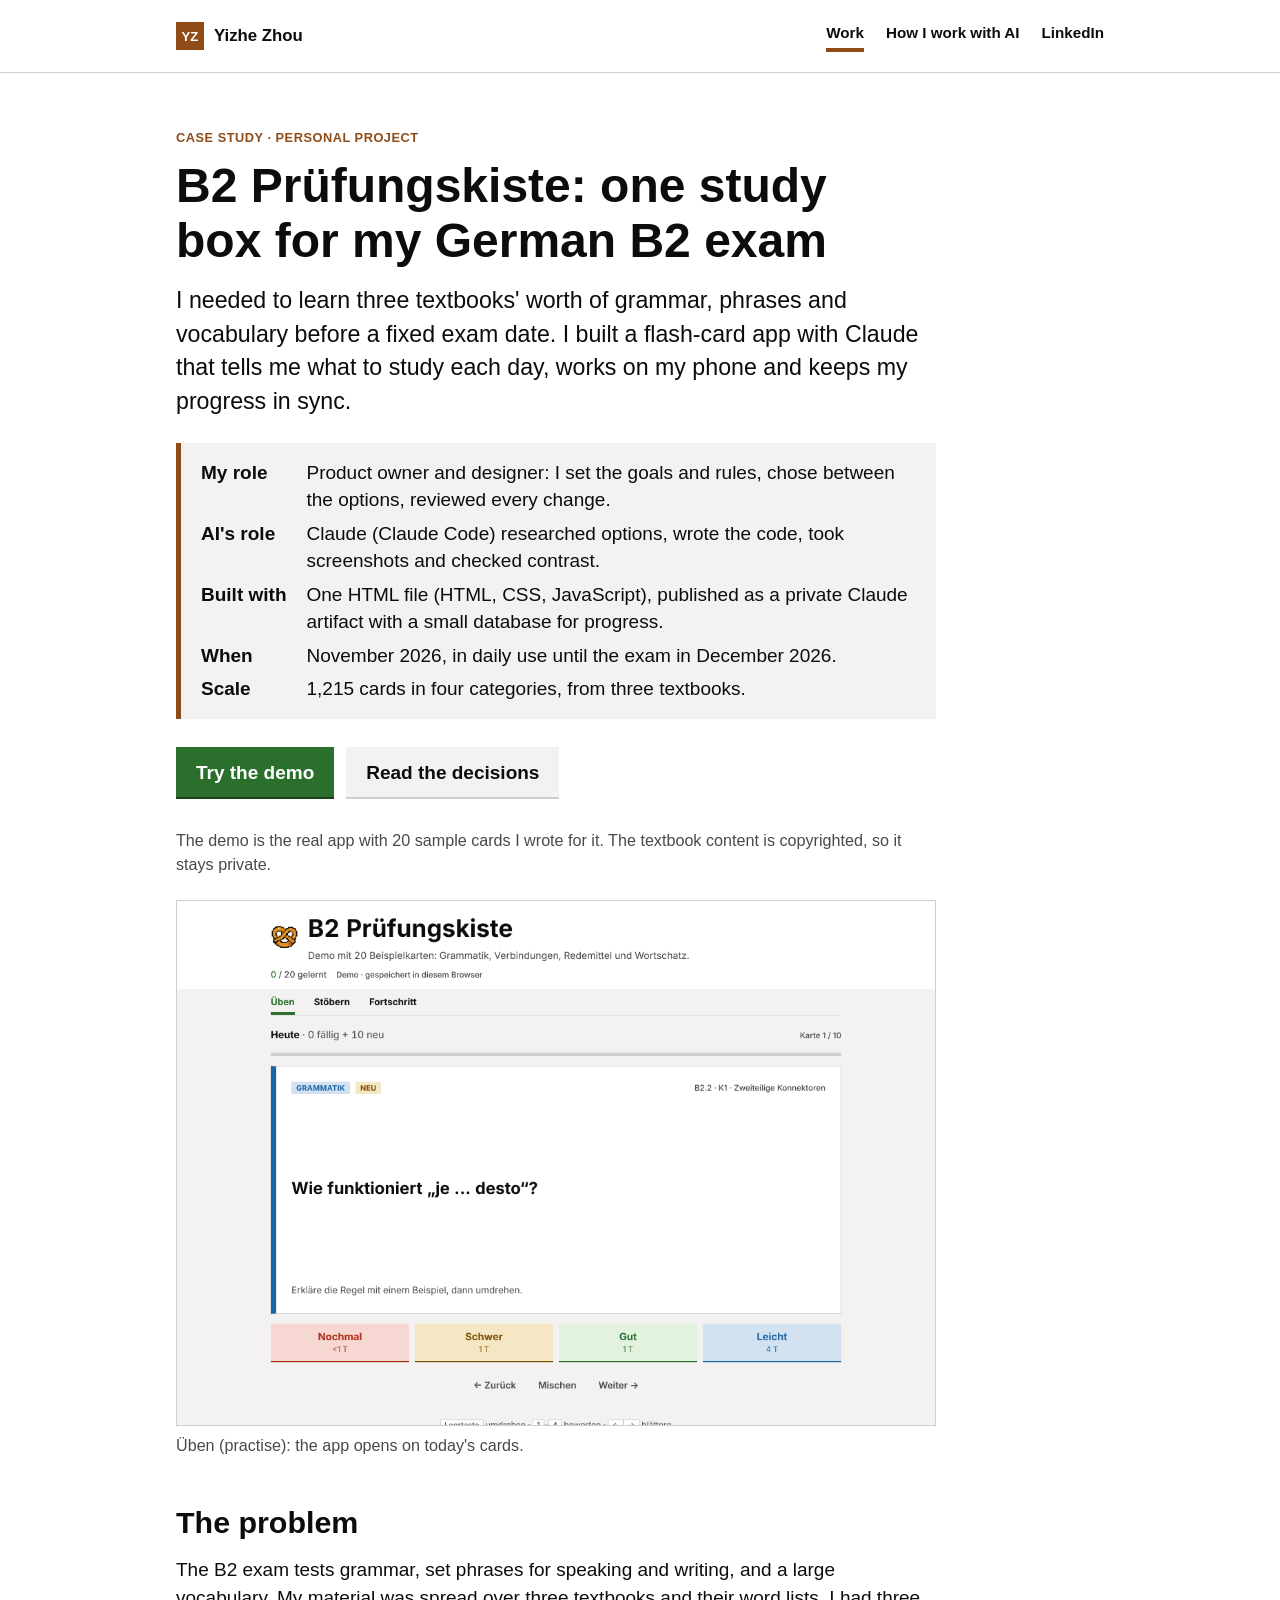
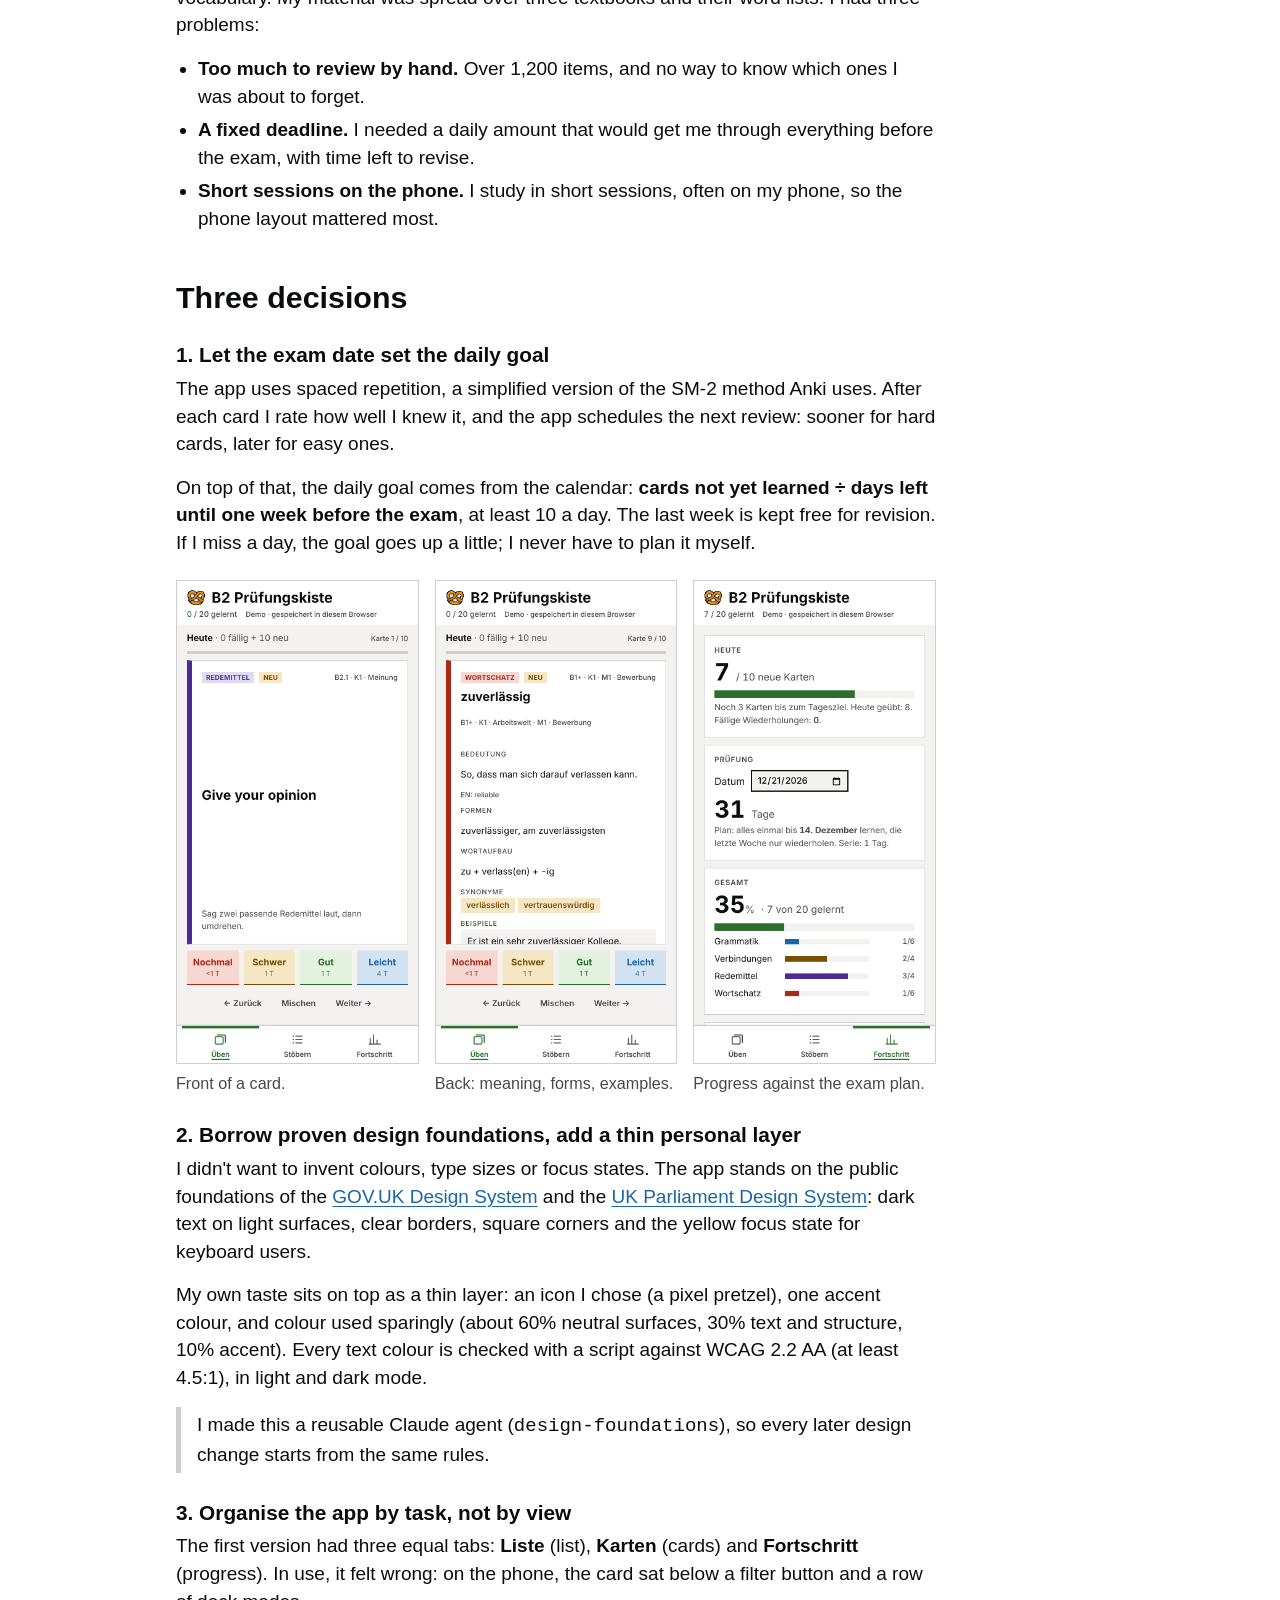
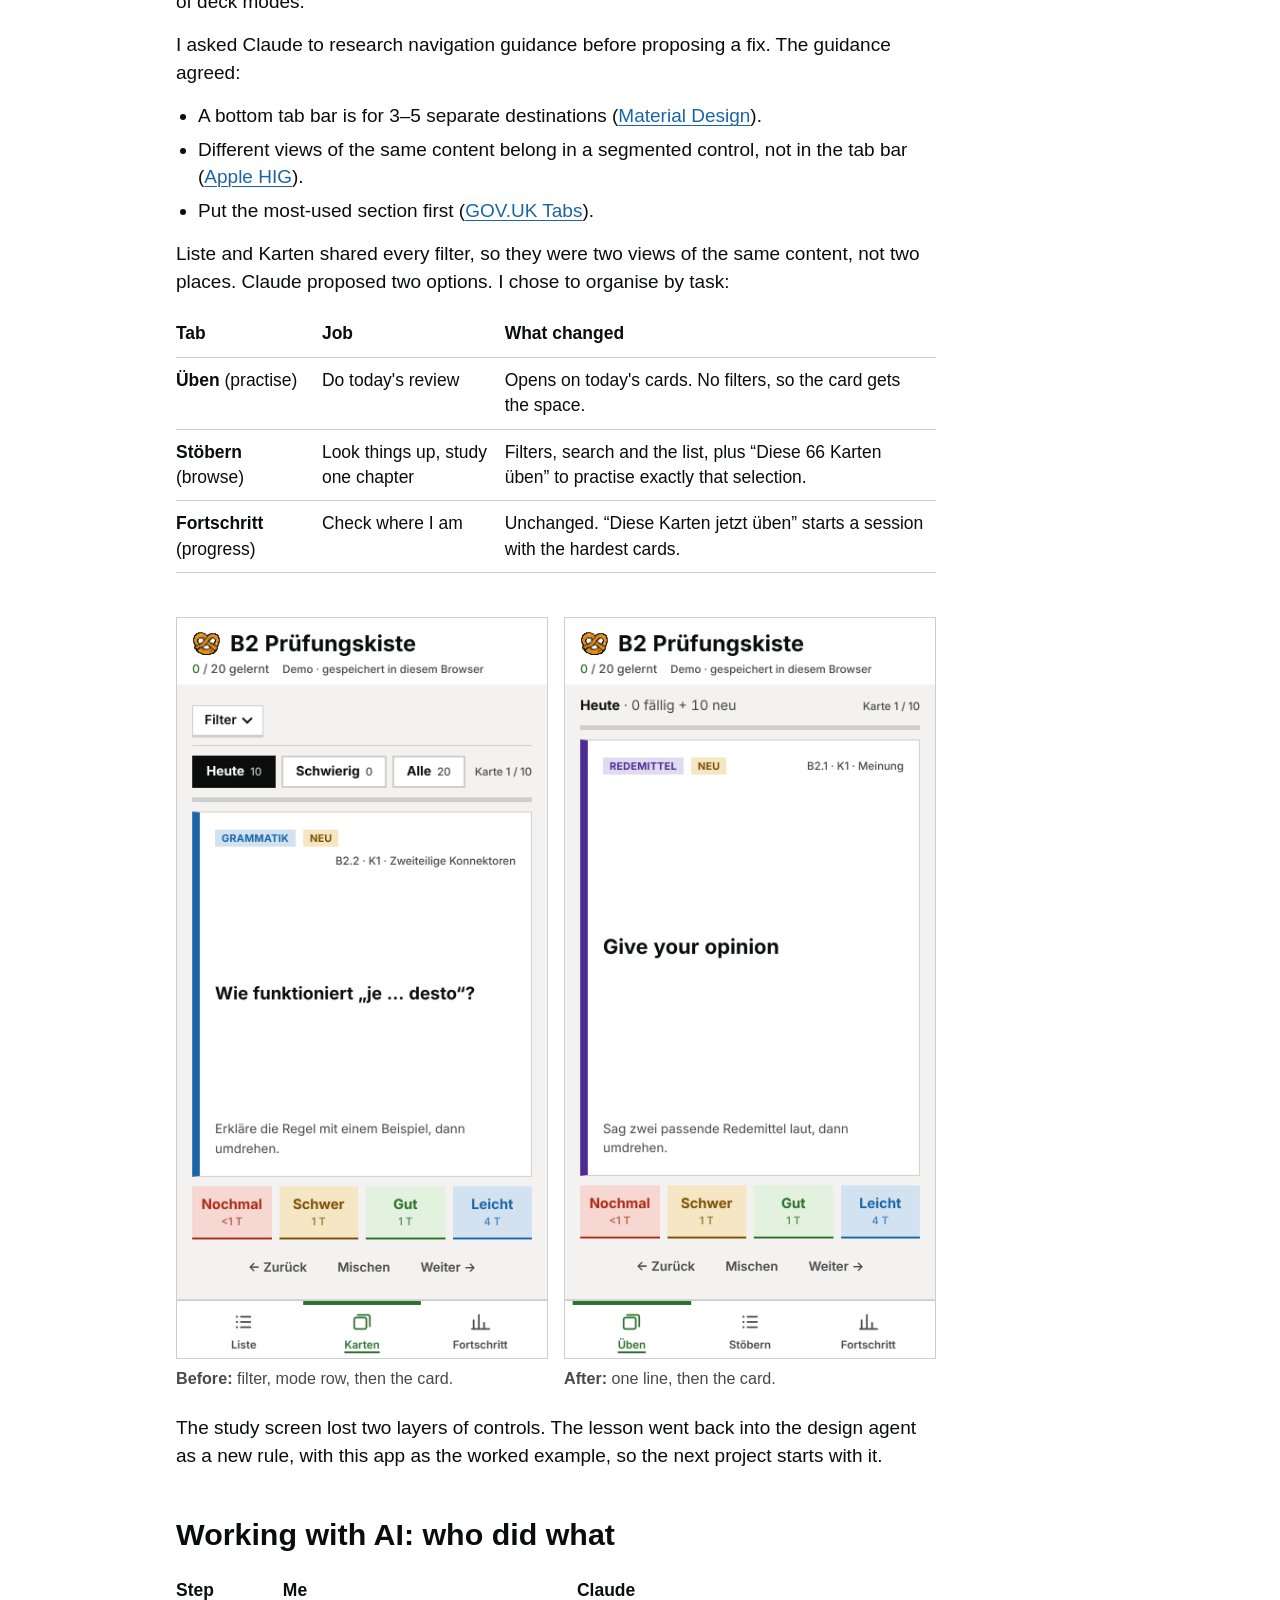
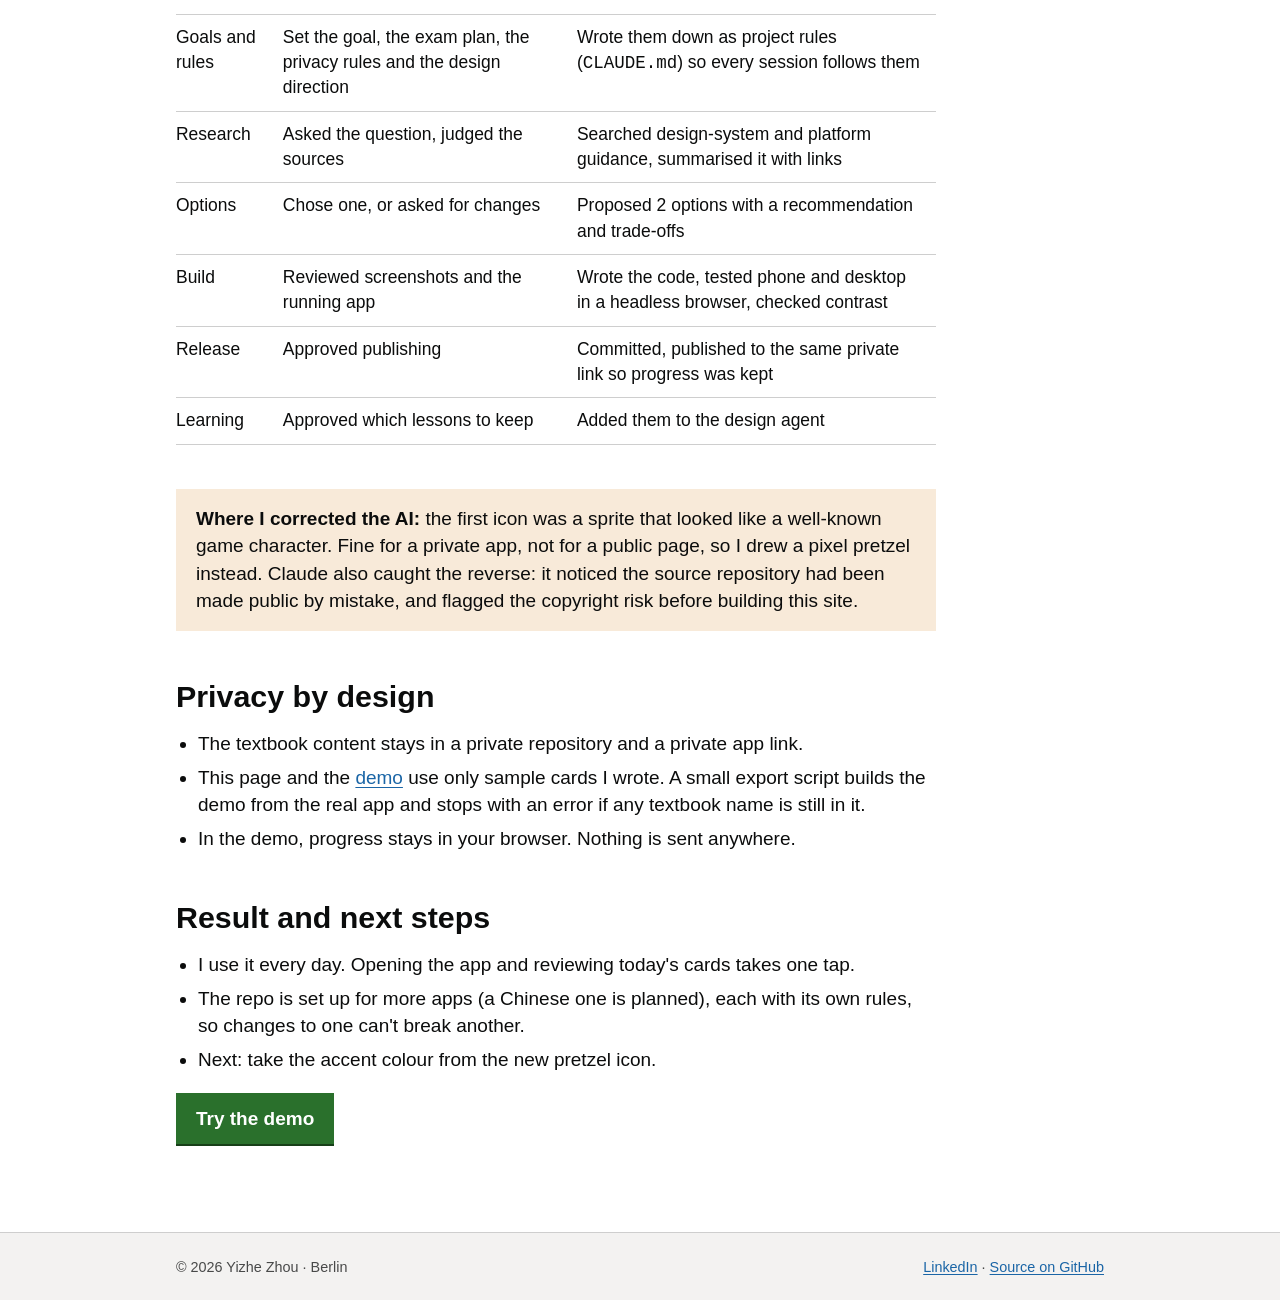
==== projects/b2-pruefungskiste/index.html @ 27d5d1e0 "site: first version of the portfolio Home, How I work with AI, and the B2 Prüfungskiste case study w" ====
<!doctype html>
<html lang="en">
<head>
<meta charset="utf-8">
<meta name="viewport" content="width=device-width,initial-scale=1">
<title>B2 Prüfungskiste – Yizhe Zhou</title>
<meta name="description" content="Case study: a spaced-repetition study app for the German B2 exam, built with Claude. Problem, decisions, AI collaboration and a live demo.">
<link rel="icon" href="../../assets/favicon.svg" type="image/svg+xml">
<link rel="stylesheet" href="../../assets/site.css">
</head>
<body>
<a class="skip" href="#main">Skip to content</a>
<header class="site-head"><div class="wrap">
  <a class="brand" href="../../"><img src="../../assets/favicon.svg" alt="" width="28" height="28">Yizhe Zhou</a>
  <nav aria-label="Site"><ul class="site-nav">
    <li><a href="../../" aria-current="page">Work</a></li>
    <li><a href="../../how-i-work-with-ai/">How I work with AI</a></li>
    <li><a href="https://www.linkedin.com/in/yizhe-zhou/">LinkedIn</a></li>
  </ul></nav>
</div></header>

<main id="main" class="wrap">
<article class="narrow">
  <p class="kicker">Case study · Personal project</p>
  <h1>B2 Prüfungskiste: one study box for my German B2 exam</h1>
  <p class="lead">I needed to learn three textbooks' worth of grammar, phrases and vocabulary before a fixed exam date. I built a flash-card app with Claude that tells me what to study each day, works on my phone and keeps my progress in sync.</p>

  <dl class="snapshot">
    <dt>My role</dt><dd>Product owner and designer: I set the goals and rules, chose between the options, reviewed every change.</dd>
    <dt>AI's role</dt><dd>Claude (Claude Code) researched options, wrote the code, took screenshots and checked contrast.</dd>
    <dt>Built with</dt><dd>One HTML file (HTML, CSS, JavaScript), published as a private Claude artifact with a small database for progress.</dd>
    <dt>When</dt><dd>November 2026, in daily use until the exam in December 2026.</dd>
    <dt>Scale</dt><dd>1,215 cards in four categories, from three textbooks.</dd>
  </dl>

  <p><a class="btn" href="demo/">Try the demo</a><a class="btn secondary" href="#decisions">Read the decisions</a></p>
  <p class="caption">The demo is the real app with 20 sample cards I wrote for it. The textbook content is copyrighted, so it stays private.</p>

  <figure>
    <img src="img/desktop-ueben.png" alt="The app on a laptop. Header with a pixel pretzel icon, tabs Üben, Stöbern and Fortschritt, a line saying 'Heute: 0 fällig + 10 neu', a large flash card and four rating buttons: Nochmal, Schwer, Gut, Leicht." width="2200" height="1520">
    <figcaption class="caption">Üben (practise): the app opens on today's cards.</figcaption>
  </figure>

  <h2>The problem</h2>
  <p>The B2 exam tests grammar, set phrases for speaking and writing, and a large vocabulary. My material was spread over three textbooks and their word lists. I had three problems:</p>
  <ul>
    <li><b>Too much to review by hand.</b> Over 1,200 items, and no way to know which ones I was about to forget.</li>
    <li><b>A fixed deadline.</b> I needed a daily amount that would get me through everything before the exam, with time left to revise.</li>
    <li><b>Short sessions on the phone.</b> I study in short sessions, often on my phone, so the phone layout mattered most.</li>
  </ul>

  <h2 id="decisions">Three decisions</h2>

  <h3>1. Let the exam date set the daily goal</h3>
  <p>The app uses spaced repetition, a simplified version of the SM-2 method Anki uses. After each card I rate how well I knew it, and the app schedules the next review: sooner for hard cards, later for easy ones.</p>
  <p>On top of that, the daily goal comes from the calendar: <b>cards not yet learned ÷ days left until one week before the exam</b>, at least 10 a day. The last week is kept free for revision. If I miss a day, the goal goes up a little; I never have to plan it myself.</p>
  <div class="trio">
    <figure><img src="img/after-phone-ueben.png" alt="Phone: the Üben tab with a grammar card asking how to express an unreal wish in the past." width="780" height="1560" loading="lazy"><figcaption class="caption">Front of a card.</figcaption></figure>
    <figure><img src="img/after-phone-back.png" alt="Phone: the back of a vocabulary card for 'zuverlässig' with meaning, forms, word parts, synonyms and examples." width="780" height="1560" loading="lazy"><figcaption class="caption">Back: meaning, forms, examples.</figcaption></figure>
    <figure><img src="img/after-phone-fortschritt.png" alt="Phone: the Fortschritt tab showing today's goal, days to the exam and progress per category." width="780" height="1560" loading="lazy"><figcaption class="caption">Progress against the exam plan.</figcaption></figure>
  </div>

  <h3>2. Borrow proven design foundations, add a thin personal layer</h3>
  <p>I didn't want to invent colours, type sizes or focus states. The app stands on the public foundations of the <a href="https://design-system.service.gov.uk/">GOV.UK Design System</a> and the <a href="https://designsystem.parliament.uk/">UK Parliament Design System</a>: dark text on light surfaces, clear borders, square corners and the yellow focus state for keyboard users.</p>
  <p>My own taste sits on top as a thin layer: an icon I chose (a pixel pretzel), one accent colour, and colour used sparingly (about 60% neutral surfaces, 30% text and structure, 10% accent). Every text colour is checked with a script against WCAG 2.2 AA (at least 4.5:1), in light and dark mode.</p>
  <p class="inset">I made this a reusable Claude agent (<code>design-foundations</code>), so every later design change starts from the same rules.</p>

  <h3>3. Organise the app by task, not by view</h3>
  <p>The first version had three equal tabs: <b>Liste</b> (list), <b>Karten</b> (cards) and <b>Fortschritt</b> (progress). In use, it felt wrong: on the phone, the card sat below a filter button and a row of deck modes.</p>
  <p>I asked Claude to research navigation guidance before proposing a fix. The guidance agreed:</p>
  <ul>
    <li>A bottom tab bar is for 3–5 separate destinations (<a href="https://m1.material.io/components/bottom-navigation.html">Material Design</a>).</li>
    <li>Different views of the same content belong in a segmented control, not in the tab bar (<a href="https://developer.apple.com/design/human-interface-guidelines/segmented-controls">Apple HIG</a>).</li>
    <li>Put the most-used section first (<a href="https://design-system.service.gov.uk/components/tabs/">GOV.UK Tabs</a>).</li>
  </ul>
  <p>Liste and Karten shared every filter, so they were two views of the same content, not two places. Claude proposed two options. I chose to organise by task:</p>
  <div class="table-scroll"><table>
    <thead><tr><th>Tab</th><th>Job</th><th>What changed</th></tr></thead>
    <tbody>
      <tr><td><b>Üben</b> (practise)</td><td>Do today's review</td><td>Opens on today's cards. No filters, so the card gets the space.</td></tr>
      <tr><td><b>Stöbern</b> (browse)</td><td>Look things up, study one chapter</td><td>Filters, search and the list, plus “Diese 66 Karten üben” to practise exactly that selection.</td></tr>
      <tr><td><b>Fortschritt</b> (progress)</td><td>Check where I am</td><td>Unchanged. “Diese Karten jetzt üben” starts a session with the hardest cards.</td></tr>
    </tbody>
  </table></div>
  <div class="pair">
    <figure><img src="img/before-phone-karten.png" alt="Before: phone with a Filter button, a row of Heute, Schwierig and Alle chips, then the card; bottom tabs Liste, Karten, Fortschritt." width="780" height="1560" loading="lazy"><figcaption class="caption"><b>Before:</b> filter, mode row, then the card.</figcaption></figure>
    <figure><img src="img/after-phone-ueben.png" alt="After: phone with one line 'Heute: 0 fällig + 10 neu' above the card; bottom tabs Üben, Stöbern, Fortschritt." width="780" height="1560" loading="lazy"><figcaption class="caption"><b>After:</b> one line, then the card.</figcaption></figure>
  </div>
  <p>The study screen lost two layers of controls. The lesson went back into the design agent as a new rule, with this app as the worked example, so the next project starts with it.</p>

  <h2>Working with AI: who did what</h2>
  <div class="table-scroll"><table>
    <thead><tr><th>Step</th><th>Me</th><th>Claude</th></tr></thead>
    <tbody>
      <tr><td>Goals and rules</td><td>Set the goal, the exam plan, the privacy rules and the design direction</td><td>Wrote them down as project rules (<code>CLAUDE.md</code>) so every session follows them</td></tr>
      <tr><td>Research</td><td>Asked the question, judged the sources</td><td>Searched design-system and platform guidance, summarised it with links</td></tr>
      <tr><td>Options</td><td>Chose one, or asked for changes</td><td>Proposed 2 options with a recommendation and trade-offs</td></tr>
      <tr><td>Build</td><td>Reviewed screenshots and the running app</td><td>Wrote the code, tested phone and desktop in a headless browser, checked contrast</td></tr>
      <tr><td>Release</td><td>Approved publishing</td><td>Committed, published to the same private link so progress was kept</td></tr>
      <tr><td>Learning</td><td>Approved which lessons to keep</td><td>Added them to the design agent</td></tr>
    </tbody>
  </table></div>
  <div class="callout">
    <p><b>Where I corrected the AI:</b> the first icon was a sprite that looked like a well-known game character. Fine for a private app, not for a public page, so I drew a pixel pretzel instead. Claude also caught the reverse: it noticed the source repository had been made public by mistake, and flagged the copyright risk before building this site.</p>
  </div>

  <h2>Privacy by design</h2>
  <ul>
    <li>The textbook content stays in a private repository and a private app link.</li>
    <li>This page and the <a href="demo/">demo</a> use only sample cards I wrote. A small export script builds the demo from the real app and stops with an error if any textbook name is still in it.</li>
    <li>In the demo, progress stays in your browser. Nothing is sent anywhere.</li>
  </ul>

  <h2>Result and next steps</h2>
  <ul>
    <li>I use it every day. Opening the app and reviewing today's cards takes one tap.</li>
    <li>The repo is set up for more apps (a Chinese one is planned), each with its own rules, so changes to one can't break another.</li>
    <li>Next: take the accent colour from the new pretzel icon.</li>
  </ul>
  <p><a class="btn" href="demo/">Try the demo</a></p>
</article>
</main>

<footer class="site-foot"><div class="wrap">
  <span>© 2026 Yizhe Zhou · Berlin</span>
  <span><a href="https://www.linkedin.com/in/yizhe-zhou/">LinkedIn</a> · <a href="https://github.com/Igaruhe/igaruhe.github.io">Source on GitHub</a></span>
</div></footer>
</body>
</html>
---- assets/site.css ----
/* Site styles. Foundations from the GOV.UK Design System (text, borders, links, yellow focus, spacing) with a thin
   personal layer: one accent (pretzel brown, from the German app's icon). No GOV.UK crown, name or Transport font. */
:root{
  --bg:#ffffff; --surface:#f3f2f1; --ink:#0b0c0c; --muted:#484949; --line:#cecece;
  --link:#1a65a6; --link-hover:#0f385c; --visited:#54319f; --focus:#ffdd00; --focus-text:#0b0c0c;
  --accent:#8f4c18; --accent-soft:#f8ead9; --btn:#2a702c; --btn-ink:#ffffff; --btn-shadow:#173f18;
  --f:"Helvetica Neue",Helvetica,Arial,sans-serif;
}
@media (prefers-color-scheme:dark){:root:not([data-theme="light"]){
  --bg:#0f1110; --surface:#1a1d1c; --ink:#f3f2f1; --muted:#b9bbbb; --line:#3f4544;
  --link:#8ab8e6; --link-hover:#b9d5f2; --visited:#c3b1ef; --accent:#f0b26b; --accent-soft:#33241a;
  --btn:#7fcf78; --btn-ink:#0b0c0c; --btn-shadow:#3c7a37; color-scheme:dark}}
:root[data-theme="dark"]{
  --bg:#0f1110; --surface:#1a1d1c; --ink:#f3f2f1; --muted:#b9bbbb; --line:#3f4544;
  --link:#8ab8e6; --link-hover:#b9d5f2; --visited:#c3b1ef; --accent:#f0b26b; --accent-soft:#33241a;
  --btn:#7fcf78; --btn-ink:#0b0c0c; --btn-shadow:#3c7a37; color-scheme:dark}
*{box-sizing:border-box}
html{-webkit-text-size-adjust:100%}
body{margin:0;background:var(--bg);color:var(--ink);font:16px/1.5 var(--f);-webkit-font-smoothing:antialiased}
@media (min-width:641px){body{font-size:19px;line-height:1.45}}
.wrap{max-width:960px;margin:0 auto;padding:0 max(16px,env(safe-area-inset-right,0px)) 0 max(16px,env(safe-area-inset-left,0px))}
.narrow{max-width:760px}
/* header */
.site-head{border-bottom:1px solid var(--line)}
.site-head .wrap{display:flex;flex-wrap:wrap;align-items:center;justify-content:space-between;gap:8px 24px;padding-block:14px}
.brand{font-weight:700;font-size:1.05rem;color:var(--ink);text-decoration:none;display:flex;align-items:center;gap:10px}
.brand img{width:28px;height:28px}
.site-nav{display:flex;flex-wrap:wrap;gap:4px 22px;margin:0;padding:0;list-style:none}
.site-nav a{display:inline-block;padding:8px 0;color:var(--ink);font-weight:700;text-decoration:none;font-size:.95rem}
.site-nav a:hover{color:var(--link-hover);text-decoration:underline;text-underline-offset:4px}
.site-nav a[aria-current="page"]{box-shadow:inset 0 -4px 0 var(--accent)}
/* type */
h1,h2,h3{line-height:1.15;margin:0;text-wrap:balance}
h1{font-size:2rem;margin:40px 0 16px}
h2{font-size:1.5rem;margin:48px 0 16px}
h3{font-size:1.15rem;margin:28px 0 8px}
@media (min-width:641px){h1{font-size:3rem;margin-top:56px}h2{font-size:1.9rem}h3{font-size:1.3rem}}
p,ul,ol{margin:0 0 16px}
ul,ol{padding-left:22px}li{margin-bottom:6px}
.lead{font-size:1.2rem;color:var(--ink)}
@media (min-width:641px){.lead{font-size:1.45rem}}
.muted{color:var(--muted)}
.caption{color:var(--muted);font-size:.85em;margin-top:8px}
.kicker{display:inline-block;font-weight:700;font-size:.8rem;letter-spacing:.04em;text-transform:uppercase;color:var(--accent);margin:40px 0 0}
@media (min-width:641px){.kicker{margin-top:56px}}
.kicker+h1{margin-top:8px}
a{color:var(--link);text-decoration-thickness:1px;text-underline-offset:.15em}
a:visited{color:var(--visited)}
a:hover{color:var(--link-hover);text-decoration-thickness:3px}
/* GOV.UK focus state */
a:focus-visible,button:focus-visible,summary:focus-visible{outline:3px solid transparent;background:var(--focus);color:var(--focus-text)!important;box-shadow:0 -2px var(--focus),0 4px var(--focus-text);text-decoration:none}
.btn:focus-visible{box-shadow:inset 0 0 0 1px var(--focus),0 4px var(--focus-text)}
/* buttons */
.btn{display:inline-block;background:var(--btn);color:var(--btn-ink)!important;font-weight:700;text-decoration:none;padding:10px 18px 9px;box-shadow:0 2px 0 var(--btn-shadow);border:2px solid transparent;margin:4px 12px 16px 0}
.btn:hover{filter:brightness(.92);text-decoration:none}
.btn.secondary{background:var(--surface);color:var(--ink)!important;box-shadow:0 2px 0 var(--line)}
/* blocks */
.cards{display:grid;grid-template-columns:1fr;gap:16px;margin:16px 0 0;padding:0;list-style:none}
@media (min-width:700px){.cards{grid-template-columns:1fr 1fr}}
.card{border:1px solid var(--line);border-top:5px solid var(--accent);background:var(--bg);padding:20px;margin:0;display:flex;flex-direction:column;gap:10px}
.card h3{margin:0}
.card p{margin:0}
.card img{width:100%;height:auto;border:1px solid var(--line);display:block}
.card .meta{font-size:.85rem;color:var(--muted)}
.tags{display:flex;flex-wrap:wrap;gap:6px;margin:0;padding:0;list-style:none}
.tags li{margin:0;font-size:.8rem;font-weight:700;background:var(--surface);padding:2px 8px}
.snapshot{display:grid;grid-template-columns:max-content 1fr;gap:6px 20px;margin:24px 0;padding:16px 20px;background:var(--surface);border-left:5px solid var(--accent)}
.snapshot dt{font-weight:700}.snapshot dd{margin:0}
@media (max-width:520px){.snapshot{grid-template-columns:1fr}.snapshot dd{margin-bottom:8px}}
.inset{border-left:5px solid var(--line);padding:4px 0 4px 16px;margin:0 0 20px;color:var(--ink)}
.callout{background:var(--accent-soft);padding:16px 20px;margin:24px 0}
.callout p:last-child{margin:0}
figure{margin:24px 0}
figure img{display:block;max-width:100%;height:auto;border:1px solid var(--line)}
.pair{display:grid;grid-template-columns:1fr 1fr;gap:16px;align-items:start;margin:24px 0}
.pair figure{margin:0}
.trio{display:grid;grid-template-columns:repeat(3,1fr);gap:16px;align-items:start;margin:24px 0}
.trio figure{margin:0}
@media (max-width:640px){.trio{grid-template-columns:1fr 1fr}.trio figure:last-child{grid-column:1/-1;max-width:50%}}
table{border-collapse:collapse;width:100%;margin:0 0 20px;font-size:.92em}
th,td{text-align:left;vertical-align:top;padding:10px 12px 10px 0;border-bottom:1px solid var(--line)}
th{font-weight:700}
.table-scroll{overflow-x:auto}
.steps{counter-reset:s;list-style:none;padding:0}
.steps>li{counter-increment:s;position:relative;padding-left:44px;margin-bottom:20px}
.steps>li::before{content:counter(s);position:absolute;left:0;top:0;width:30px;height:30px;display:grid;place-items:center;background:var(--ink);color:var(--bg);font-weight:700;font-size:.9rem}
.steps h3{margin:0 0 4px}
/* footer */
.site-foot{margin-top:72px;border-top:1px solid var(--line);background:var(--surface)}
.site-foot .wrap{padding-block:24px;display:flex;flex-wrap:wrap;gap:8px 24px;justify-content:space-between;font-size:.9rem;color:var(--muted)}
.site-foot a{color:var(--link)}
.skip{position:absolute;left:-9999px}.skip:focus{left:16px;top:8px;z-index:9;padding:8px}
@media (prefers-reduced-motion:reduce){*{scroll-behavior:auto!important}}
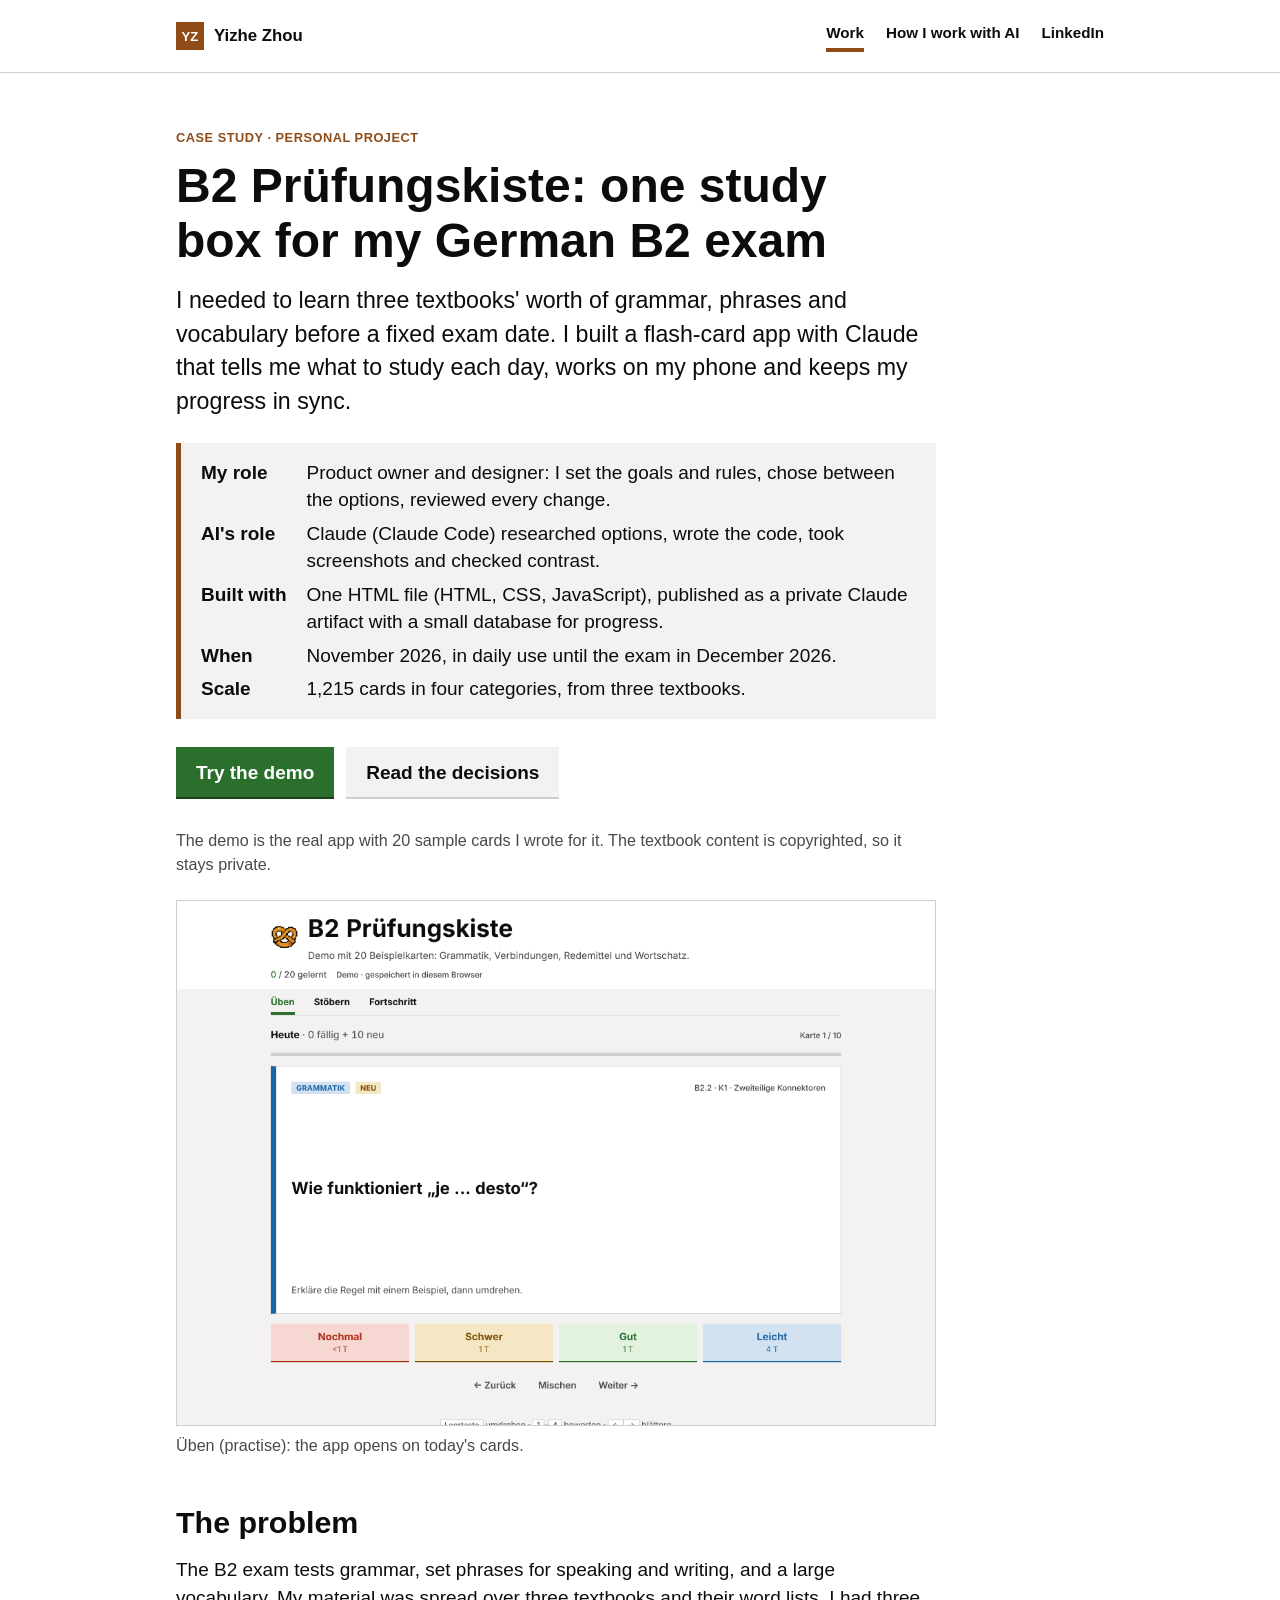
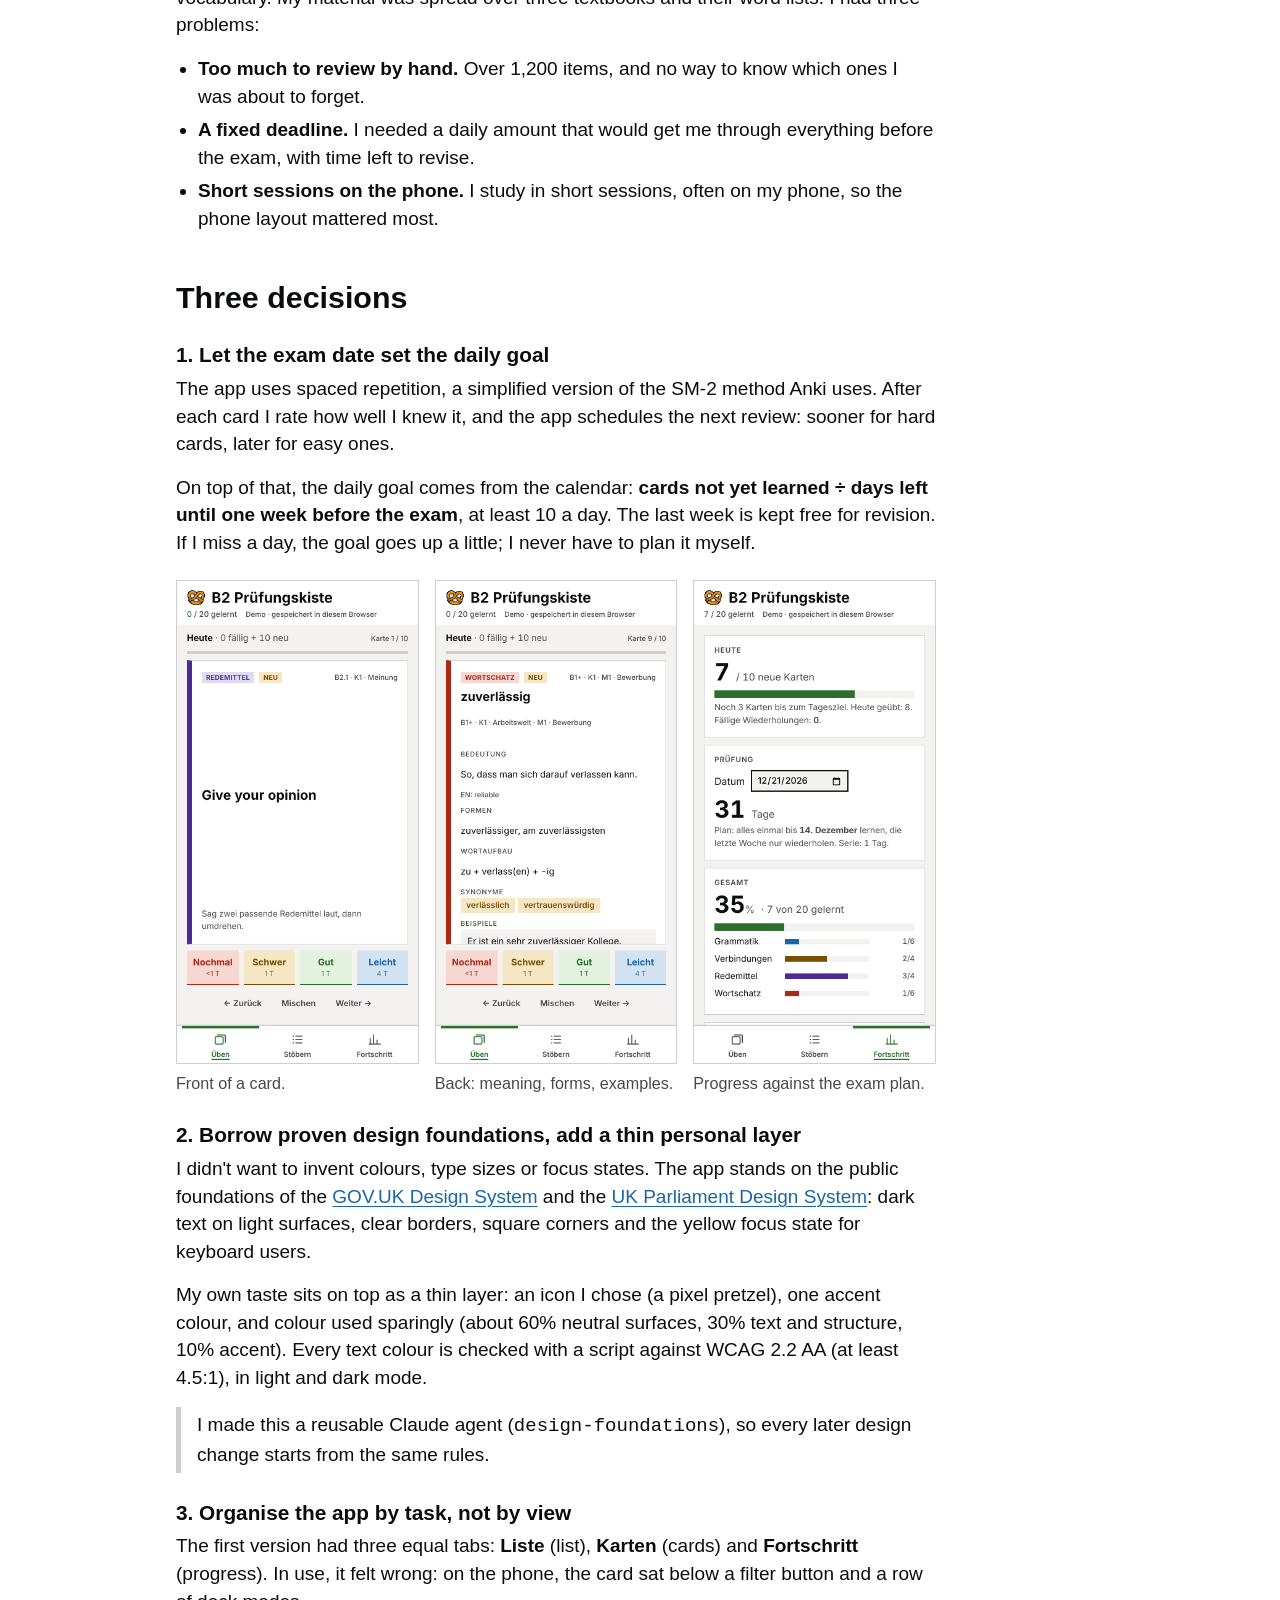
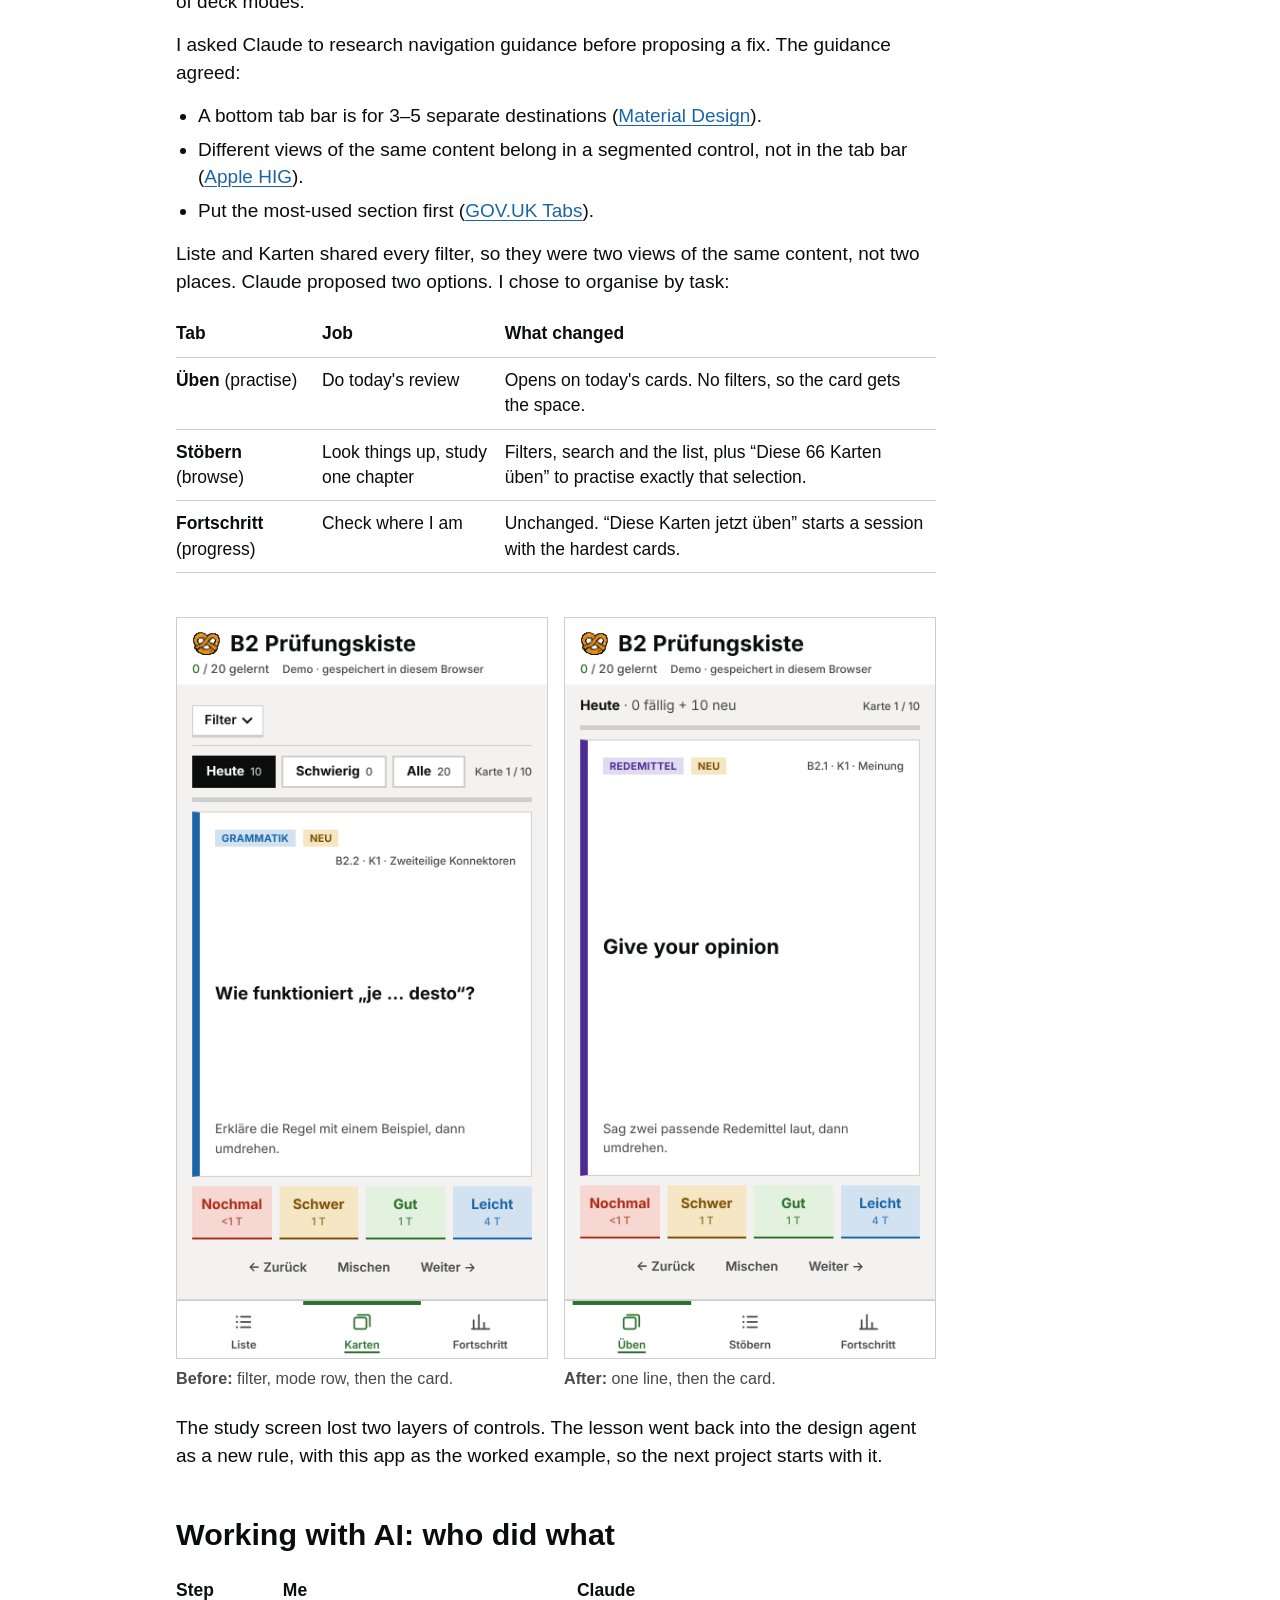
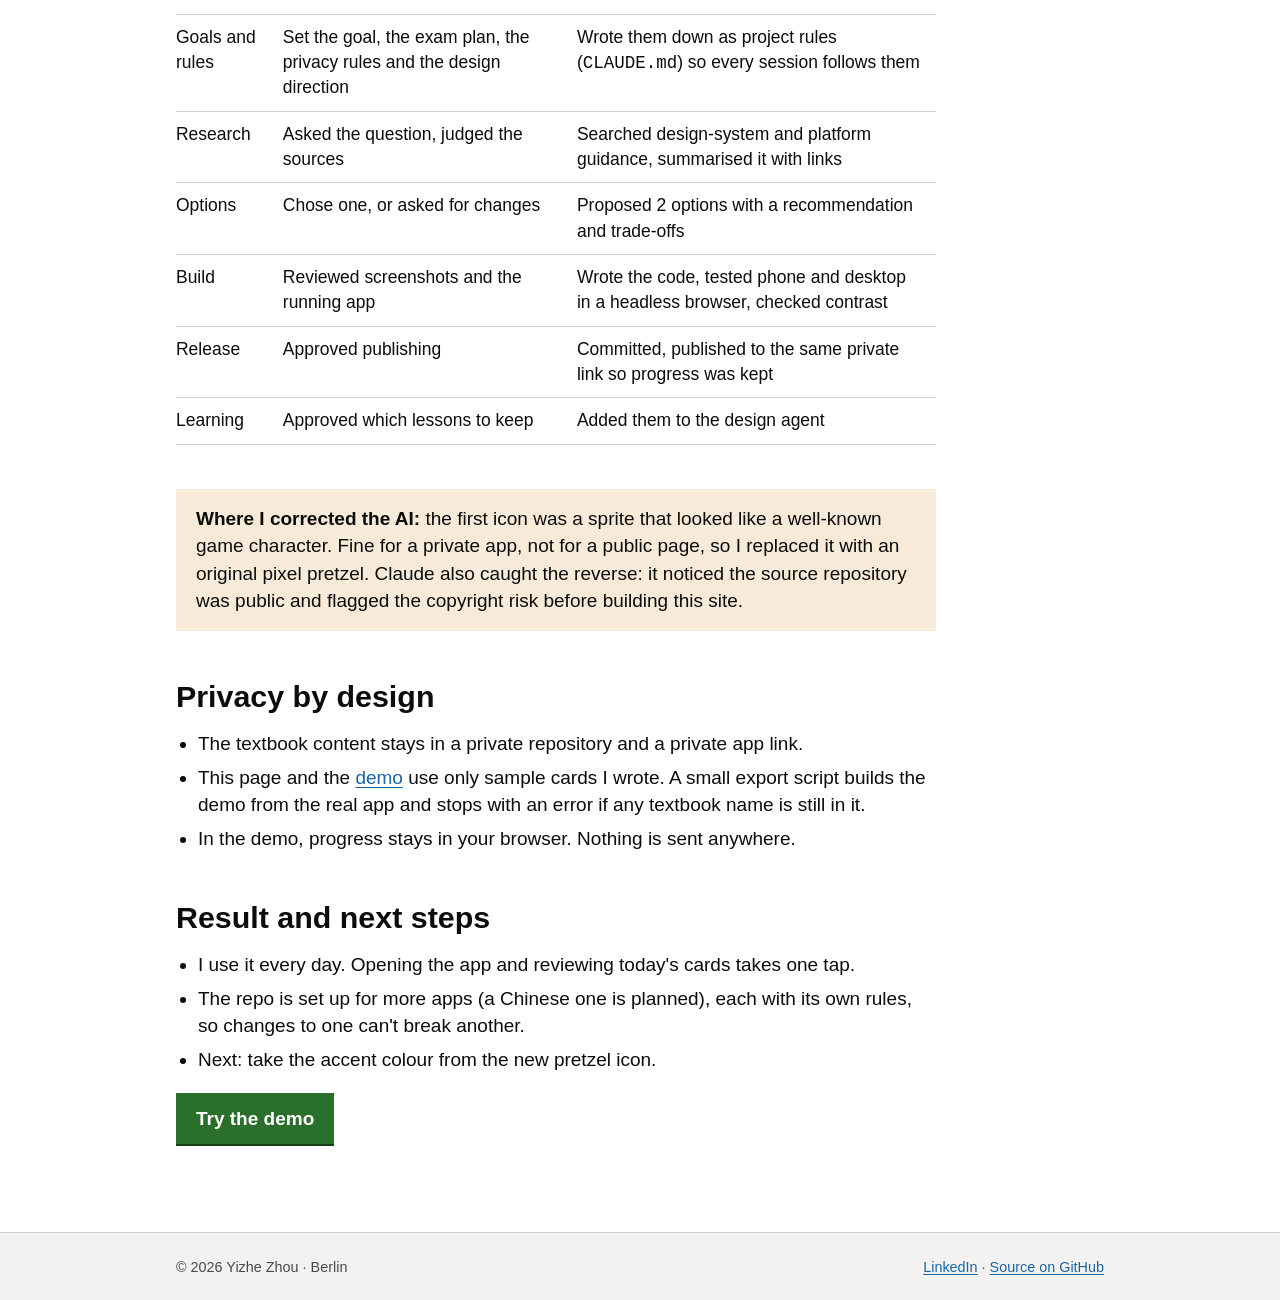
==== commit 1dfeb476: "site: correct two statements in the B2 case study Co-Authored-By: Claude Opus 5.5 <noreply@anthropic" ====
--- a/projects/b2-pruefungskiste/index.html
+++ b/projects/b2-pruefungskiste/index.html
@@ -101,7 +101,7 @@
     </tbody>
   </table></div>
   <div class="callout">
-    <p><b>Where I corrected the AI:</b> the first icon was a sprite that looked like a well-known game character. Fine for a private app, not for a public page, so I drew a pixel pretzel instead. Claude also caught the reverse: it noticed the source repository had been made public by mistake, and flagged the copyright risk before building this site.</p>
+    <p><b>Where I corrected the AI:</b> the first icon was a sprite that looked like a well-known game character. Fine for a private app, not for a public page, so I replaced it with an original pixel pretzel. Claude also caught the reverse: it noticed the source repository was public and flagged the copyright risk before building this site.</p>
   </div>
 
   <h2>Privacy by design</h2>
